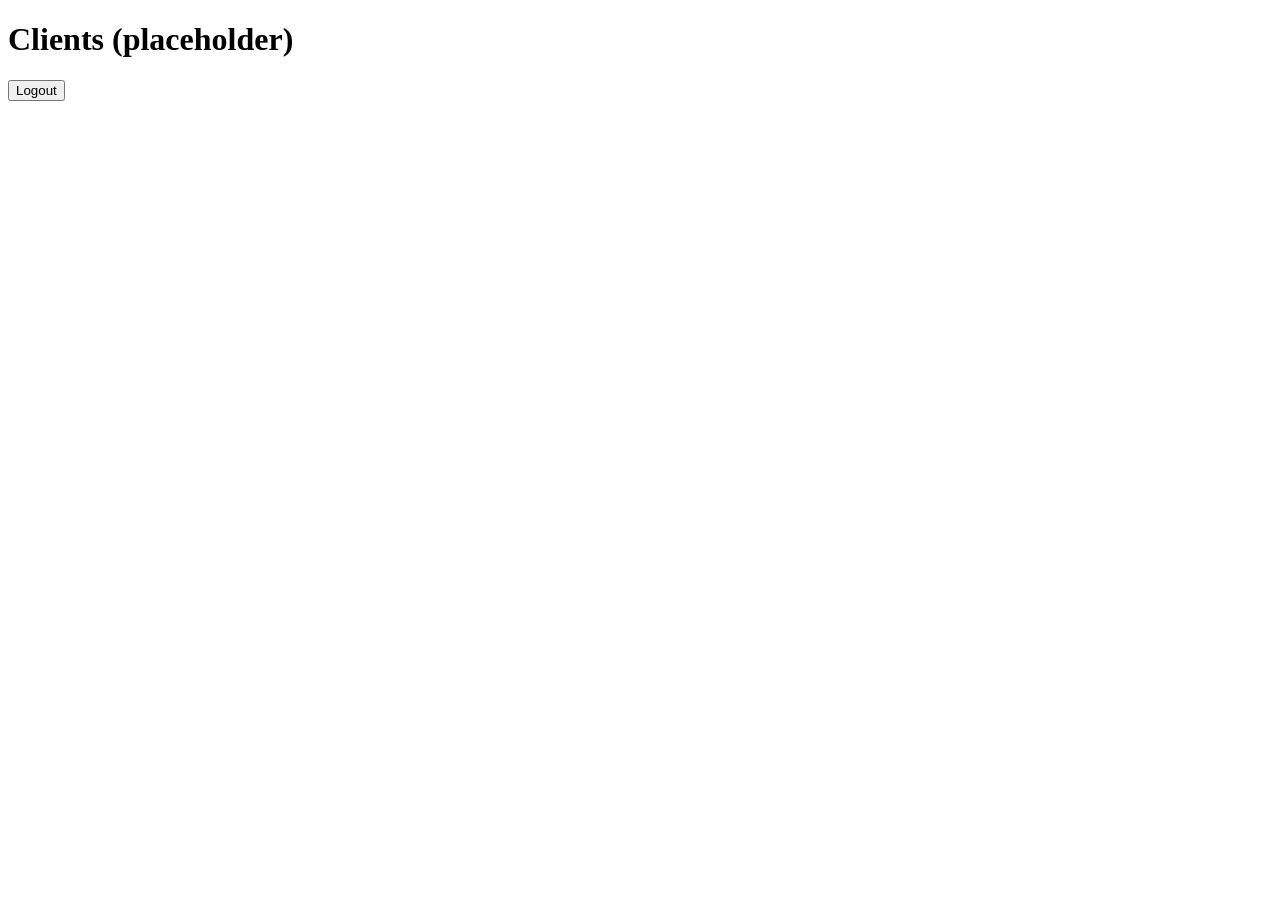
==== clients.html @ a1aa14df "feat: shared sidebar/topbar shell with theme switcher" ====
<!-- clients.html -->
<!DOCTYPE html>
<html><body>
<script src="js/guard.js"></script>
<h1>Clients (placeholder)</h1>
<button onclick="localStorage.removeItem('crm_session'); window.location.href='index.html';">Logout</button>
</body></html>
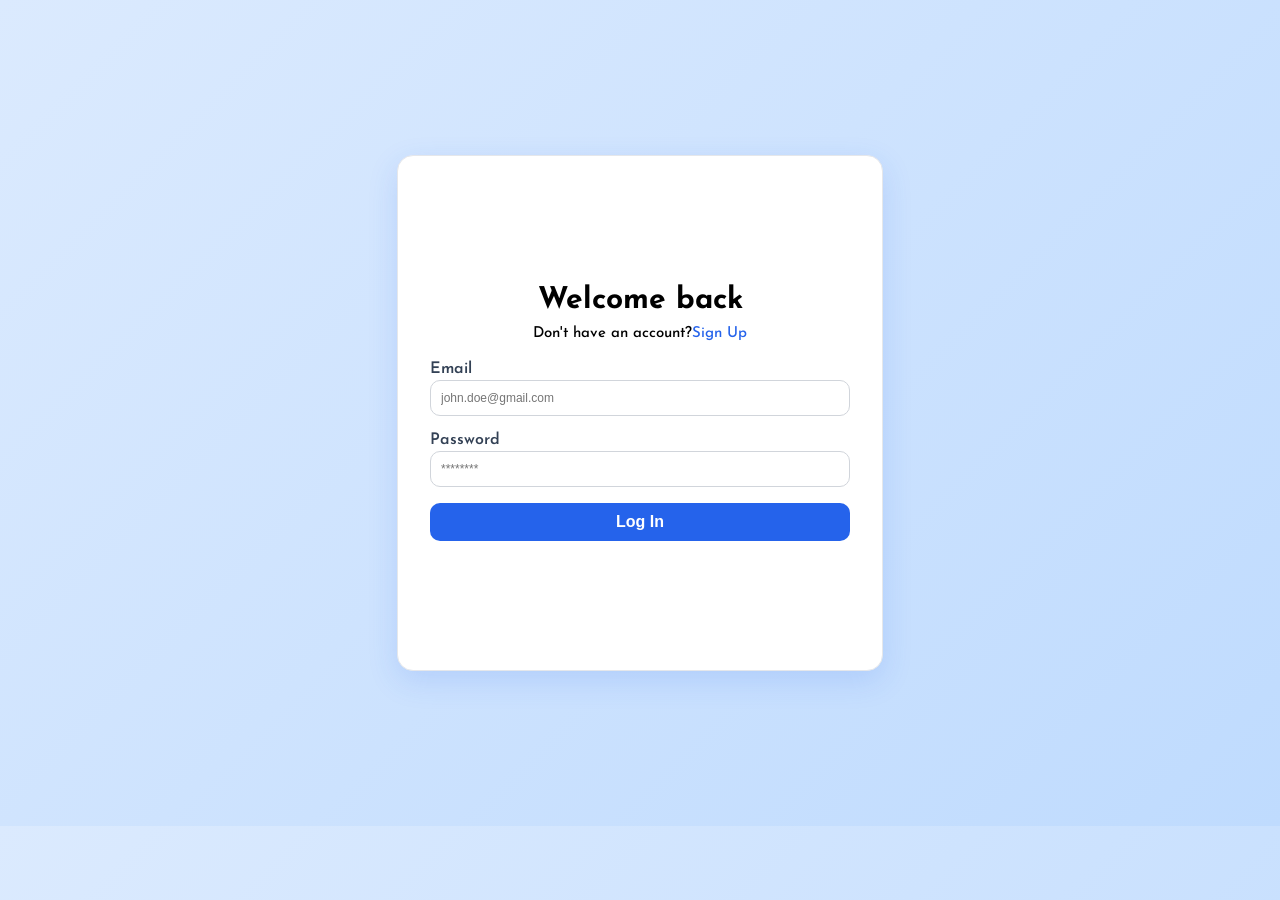
==== commit 300fe4fe: "feat: add client page and load clients from API or cache (data.js)" ====
--- a/clients.html
+++ b/clients.html
@@ -1,7 +1,92 @@
-<!-- clients.html -->
 <!DOCTYPE html>
-<html><body>
-<script src="js/guard.js"></script>
-<h1>Clients (placeholder)</h1>
-<button onclick="localStorage.removeItem('crm_session'); window.location.href='index.html';">Logout</button>
-</body></html>+<html lang="en">
+<head>
+    <meta charset="UTF-8">
+    <title>Clients</title>
+    <script src="js/theme.js"></script>
+    <link rel="stylesheet" href="css/style.css">
+    <link rel="preconnect" href="https://fonts.googleapis.com">
+    <link rel="preconnect" href="https://fonts.gstatic.com" crossorigin>
+    <link href="https://fonts.googleapis.com/css2?family=Josefin+Sans:ital,wght@0,100..700;1,100..700&display=swap" rel="stylesheet">
+</head>
+<body>
+    <script src="js/guard.js"></script>
+
+    <div id="page-content">
+        <div class="clients_header">
+            <h1>Clients</h1>
+            <button id="addClientBtn" class="btn_primary">+ Add Client</button>
+        </div>
+
+        <div class="clients_toolbar">
+            <input type="text" id="searchInput" class="toolbar_search_input" placeholder="Search by name or company...">
+            <div class="filter_chips" id="filterChips">
+                <button class="chip active" data-status="All">All</button>
+                <button class="chip" data-status="Lead">Lead</button>
+                <button class="chip" data-status="Contacted">Contacted</button>
+                <button class="chip" data-status="Won">Won</button>
+                <button class="chip" data-status="Lost">Lost</button>
+            </div>
+            <select id="sortSelect" class="sort_select">
+                <option value="newest">Newest first</option>
+                <option value="name">Name A-Z</option>
+                <option value="deal">Deal value: high to low</option>
+            </select>
+        </div>
+
+        <div id="clientsList" class="clients_list">
+            <!-- loading / error / cards injected here by clients.js -->
+        </div>
+    </div>
+
+    <!-- Add Client Modal — wired up on Day 5, markup built now -->
+    <div id="addClientModal" class="modal_overlay hidden">
+        <div class="modal_box">
+            <div class="modal_header">
+                <h3>Add New Client</h3>
+                <button id="closeAddClientModal" class="modal_close">&times;</button>
+            </div>
+            <form id="addClientForm" novalidate>
+                <div class="each_form_input">
+                    <label for="clientName">Name</label>
+                    <input type="text" id="clientName" placeholder="Jane Smith">
+                    <small class="error-text" id="clientNameError"></small>
+                </div>
+                <div class="each_form_input">
+                    <label for="clientEmail">Email</label>
+                    <input type="text" id="clientEmail" placeholder="jane@company.com">
+                    <small class="error-text" id="clientEmailError"></small>
+                </div>
+                <div class="each_form_input">
+                    <label for="clientPhone">Phone</label>
+                    <input type="text" id="clientPhone" placeholder="+1 555-123-4567">
+                    <small class="error-text" id="clientPhoneError"></small>
+                </div>
+                <div class="each_form_input">
+                    <label for="clientCompany">Company</label>
+                    <input type="text" id="clientCompany" placeholder="Acme Inc (optional)">
+                </div>
+                <div class="each_form_input">
+                    <label for="clientDealValue">Deal Value</label>
+                    <input type="text" id="clientDealValue" placeholder="5000">
+                    <small class="error-text" id="clientDealValueError"></small>
+                </div>
+                <div class="each_form_input">
+                    <label for="clientStatus">Status</label>
+                    <select id="clientStatus">
+                        <option value="Lead">Lead</option>
+                        <option value="Contacted">Contacted</option>
+                        <option value="Won">Won</option>
+                        <option value="Lost">Lost</option>
+                    </select>
+                </div>
+                <button type="submit" class="btn_primary full_width">Add Client</button>
+            </form>
+        </div>
+    </div>
+
+    <script src="js/nav.js"></script>
+    <script src="js/data.js"></script>
+    <script src="js/clients.js"></script>
+</body>
+</html>
--- a/css/style.css
+++ b/css/style.css
@@ -0,0 +1,273 @@
+.sign_up {
+  display: flex;
+  justify-content: center;
+  align-items: center;
+  min-height: 90vh;
+  background: linear-gradient(135deg, #dbeafe, #bfdbfe);
+}
+.sign_up .sign_up_section {
+  width: 100%;
+  max-width: 420px;
+  min-height: 50vh;
+  padding: 2rem;
+  display: flex;
+  flex-direction: column;
+  justify-content: center;
+  align-items: center;
+  text-align: center;
+  background-color: #ffffff;
+  border: 1px solid #e5e7eb;
+  border-radius: 16px;
+  gap: 20px;
+  box-shadow: 0 10px 30px rgba(37, 99, 235, 0.15);
+}
+.sign_up .sign_up_section .sign_up_info {
+  display: flex;
+  flex-direction: column;
+  gap: 10px;
+}
+.sign_up .sign_up_section .sign_up_info h3, .sign_up .sign_up_section .sign_up_info p {
+  margin: 0;
+}
+.sign_up .sign_up_section .sign_up_info .sign_up_title {
+  font-family: "Josefin Sans", sans-serif;
+  font-size: 30px;
+  font-weight: 800;
+}
+.sign_up .sign_up_section .sign_up_info p {
+  font-family: "Josefin Sans", sans-serif;
+  font-size: 15px;
+  font-weight: 500;
+}
+.sign_up .sign_up_section .sign_up_info p a {
+  text-decoration: none;
+  color: #2563eb;
+}
+.sign_up .sign_up_section .sign_up_form {
+  width: 100%;
+}
+.sign_up .sign_up_section .sign_up_form .each_form_input {
+  display: flex;
+  flex-direction: column;
+  margin-bottom: 1rem;
+}
+.sign_up .sign_up_section .sign_up_form .each_form_input label {
+  font-family: "Josefin Sans", sans-serif;
+  margin-bottom: 3px;
+  font-weight: 600;
+  color: #334155;
+  text-align: left;
+}
+.sign_up .sign_up_section .sign_up_form .each_form_input input {
+  padding: 10px;
+  border: 1px solid #d1d5db;
+  border-radius: 10px;
+  font-size: 12px;
+  outline: none;
+  transition: 0.3s;
+}
+.sign_up .sign_up_section .sign_up_form .each_form_input input:focus {
+  border-color: #2563eb;
+  box-shadow: 0 0 0 3px rgba(37, 99, 235, 0.15);
+}
+.sign_up .sign_up_section .sign_up_form .each_form_input input.input-error {
+  border: 2px solid #ef4444 !important;
+}
+.sign_up .sign_up_section .sign_up_form .each_form_input .error-text {
+  margin-top: 5px;
+  color: #ef4444;
+  font-size: 13px;
+  display: none;
+}
+.sign_up .sign_up_section .sign_up_form .each_form_input .error-text.visible {
+  display: block;
+}
+.sign_up .sign_up_section .sign_up_form button {
+  width: 100%;
+  padding: 10px;
+  border: none;
+  border-radius: 10px;
+  background: #2563eb;
+  color: white;
+  font-size: 16px;
+  font-weight: 600;
+  cursor: pointer;
+  transition: 0.3s;
+}
+.sign_up .sign_up_section .sign_up_form button:hover {
+  background: #1d4ed8;
+}
+
+#toast-container {
+  position: fixed;
+  top: 20px;
+  right: 20px;
+  z-index: 1000;
+}
+#toast-container .toast {
+  padding: 12px 20px;
+  border-radius: 8px;
+  color: white;
+  font-family: "Josefin Sans", sans-serif;
+  font-weight: 600;
+  margin-bottom: 10px;
+  box-shadow: 0 4px 12px rgba(0, 0, 0, 0.15);
+}
+#toast-container .toast.success {
+  background: #22c55e;
+}
+#toast-container .toast.error {
+  background: #ef4444;
+}
+
+:root,
+[data-theme=light] {
+  --bg-main: #f8fafc;
+  --bg-card: #ffffff;
+  --bg-sidebar: #ffffff;
+  --text-main: #1e293b;
+  --text-muted: #64748b;
+  --border-color: #e5e7eb;
+}
+
+[data-theme=dark] {
+  --bg-main: #0f172a;
+  --bg-card: #1e293b;
+  --bg-sidebar: #1e293b;
+  --text-main: #f1f5f9;
+  --text-muted: #94a3b8;
+  --border-color: #334155;
+}
+
+.app_shell {
+  display: grid;
+  grid-template-columns: 240px 1fr;
+  min-height: 100vh;
+  background: var(--bg-main);
+}
+
+.app_sidebar {
+  background: var(--bg-sidebar);
+  border-right: 1px solid var(--border-color);
+  display: flex;
+  flex-direction: column;
+  padding: 1.5rem 1rem;
+}
+.app_sidebar .sidebar_logo {
+  margin-bottom: 2rem;
+}
+.app_sidebar .sidebar_logo h2 {
+  font-family: "Josefin Sans", sans-serif;
+  font-size: 20px;
+  color: #2563eb;
+  margin: 0;
+}
+.app_sidebar .sidebar_logo p {
+  font-size: 12px;
+  color: var(--text-muted);
+  margin: 2px 0 0;
+}
+.app_sidebar .sidebar_nav {
+  display: flex;
+  flex-direction: column;
+  gap: 4px;
+  flex: 1;
+}
+.app_sidebar .sidebar_nav .nav_link {
+  display: flex;
+  align-items: center;
+  gap: 10px;
+  padding: 10px 12px;
+  border-radius: 8px;
+  text-decoration: none;
+  color: var(--text-muted);
+  font-family: "Josefin Sans", sans-serif;
+  font-weight: 500;
+  transition: 0.2s;
+}
+.app_sidebar .sidebar_nav .nav_link:hover {
+  background: rgba(37, 99, 235, 0.08);
+}
+.app_sidebar .sidebar_nav .nav_link.active {
+  background: rgba(37, 99, 235, 0.1);
+  color: #2563eb;
+  font-weight: 700;
+}
+.app_sidebar .sidebar_nav .nav_link .nav_icon {
+  font-size: 16px;
+}
+.app_sidebar .sidebar_logout {
+  display: flex;
+  align-items: center;
+  gap: 10px;
+  background: none;
+  border: none;
+  color: var(--text-muted);
+  font-family: "Josefin Sans", sans-serif;
+  font-size: 14px;
+  padding: 10px 12px;
+  cursor: pointer;
+  border-radius: 8px;
+}
+.app_sidebar .sidebar_logout:hover {
+  background: rgba(239, 68, 68, 0.08);
+  color: #ef4444;
+}
+
+.app_main {
+  display: flex;
+  flex-direction: column;
+}
+
+.app_topbar {
+  display: flex;
+  justify-content: space-between;
+  align-items: center;
+  padding: 1rem 2rem;
+  background: var(--bg-card);
+  border-bottom: 1px solid var(--border-color);
+}
+.app_topbar .topbar_search {
+  width: 320px;
+  padding: 8px 14px;
+  border: 1px solid var(--border-color);
+  border-radius: 10px;
+  font-size: 13px;
+  outline: none;
+  background: var(--bg-main);
+  color: var(--text-main);
+}
+.app_topbar .topbar_actions {
+  display: flex;
+  align-items: center;
+  gap: 16px;
+}
+.app_topbar .theme_toggle {
+  background: none;
+  border: none;
+  font-size: 18px;
+  cursor: pointer;
+}
+.app_topbar .topbar_bell {
+  font-size: 18px;
+  cursor: pointer;
+}
+.app_topbar .topbar_avatar {
+  width: 32px;
+  height: 32px;
+  border-radius: 50%;
+  background: #2563eb;
+  color: white;
+  display: flex;
+  align-items: center;
+  justify-content: center;
+  font-weight: 600;
+  font-size: 14px;
+}
+
+#page-content {
+  padding: 2rem;
+  color: var(--text-main);
+}
+
+/*# sourceMappingURL=style.css.map */
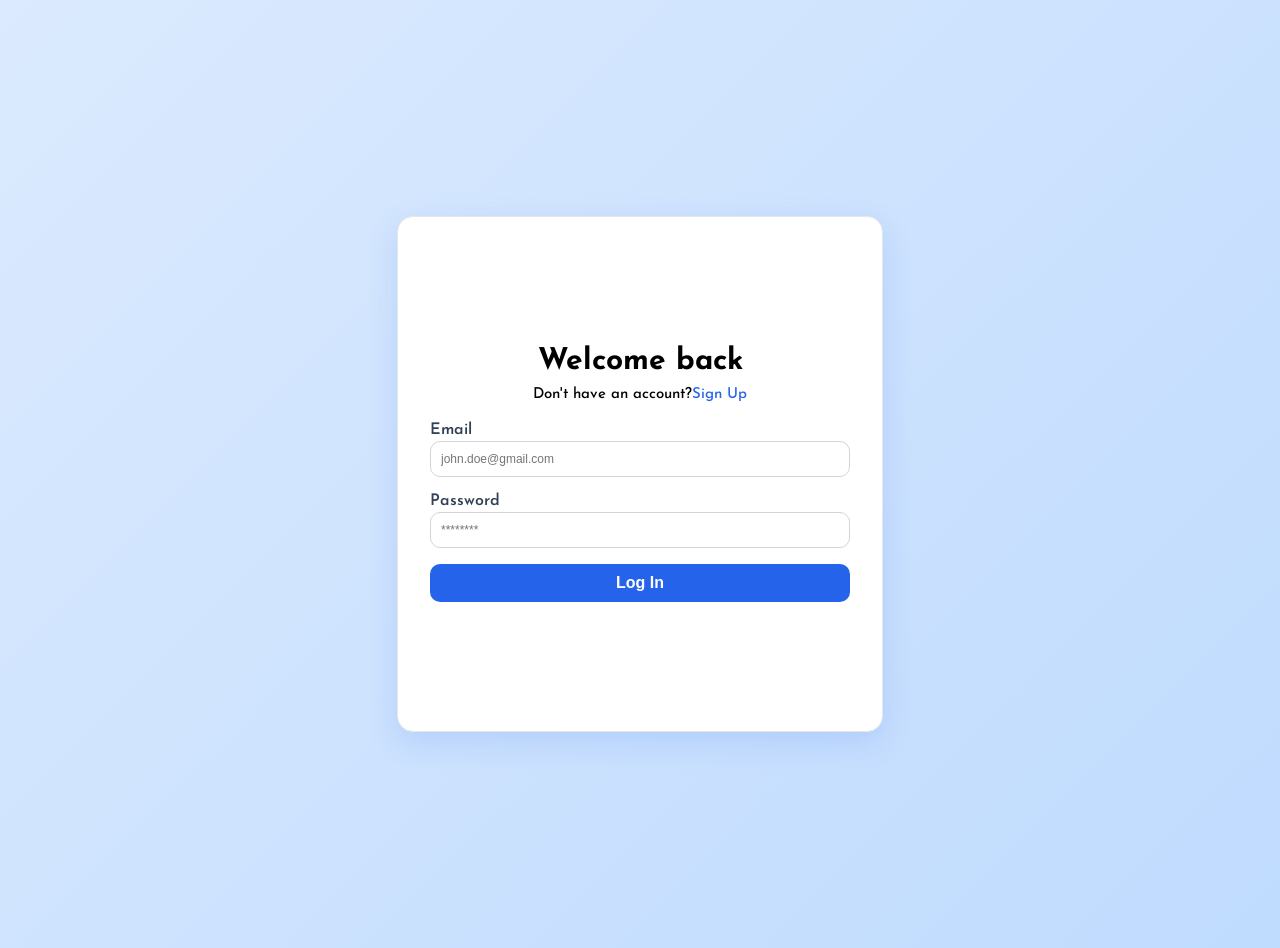
==== commit 72c2385b: "fix: client  add logic" ====
--- a/clients.html
+++ b/clients.html
@@ -11,14 +11,14 @@
 </head>
 <body>
     <script src="js/guard.js"></script>
-
-    <div id="page-content">
+<!-- clients page structure -->
+    <header id="page-content">
         <div class="clients_header">
             <h1>Clients</h1>
             <button id="addClientBtn" class="btn_primary">+ Add Client</button>
         </div>
 
-        <div class="clients_toolbar">
+        <section class="clients_toolbar">
             <input type="text" id="searchInput" class="toolbar_search_input" placeholder="Search by name or company...">
             <div class="filter_chips" id="filterChips">
                 <button class="chip active" data-status="All">All</button>
@@ -32,16 +32,16 @@
                 <option value="name">Name A-Z</option>
                 <option value="deal">Deal value: high to low</option>
             </select>
-        </div>
+        </section>
 
         <div id="clientsList" class="clients_list">
             <!-- loading / error / cards injected here by clients.js -->
         </div>
-    </div>
+    </header>
 
-    <!-- Add Client Modal — wired up on Day 5, markup built now -->
-    <div id="addClientModal" class="modal_overlay hidden">
-        <div class="modal_box">
+    <!-- Add Client Modal -->
+    <main id="addClientModal" class="modal_overlay hidden">
+        <section class="modal_box">
             <div class="modal_header">
                 <h3>Add New Client</h3>
                 <button id="closeAddClientModal" class="modal_close">&times;</button>
@@ -82,6 +82,43 @@
                 </div>
                 <button type="submit" class="btn_primary full_width">Add Client</button>
             </form>
+        </section>
+    </main>
+    <!-- Client Details Modal-->
+    <div id="clientDetailsModal" class="modal_overlay hidden">
+        <div class="modal_box">
+            <div class="modal_header">
+                <h3>Client Details</h3>
+                <button id="closeDetailsModal" class="modal_close">&times;</button>
+            </div>
+
+            <div class="details_top">
+                <img id="detailAvatar" src="" alt="" class="details_avatar">
+                <div>
+                    <h4 id="detailName"></h4>
+                    <p id="detailCompany" class="detail_muted"></p>
+                </div>
+            </div>
+
+            <div class="details_grid">
+                <p><strong>Email:</strong> <span id="detailEmail"></span></p>
+                <p><strong>Phone:</strong> <span id="detailPhone"></span></p>
+                <p><strong>Status:</strong> <span id="detailStatus"></span></p>
+                <p><strong>Deal Value:</strong> <span id="detailDealValue"></span></p>
+                <p><strong>Client since:</strong> <span id="detailSince"></span></p>
+            </div>
+
+            <button id="remindMeBtn" class="btn_primary full_width">Remind me in 1 min</button>
+
+            <div class="notes_section">
+                <h4>Notes</h4>
+                <div id="notesList" class="notes_list"></div>
+
+                <div class="add_note_row">
+                    <input type="text" id="newNoteInput" placeholder="Add a note...">
+                    <button id="addNoteBtn" class="btn_primary">Add</button>
+                </div>
+            </div>
         </div>
     </div>
 
--- a/css/style.css
+++ b/css/style.css
@@ -1,9 +1,28 @@
+:root, [data-theme=light] {
+  --bg-main: #f8fafc;
+  --bg-card: #ffffff;
+  --bg-sidebar: #ffffff;
+  --text-main: #1e293b;
+  --text-muted: #64748b;
+  --border-color: #e5e7eb;
+}
+
+[data-theme=dark] {
+  --bg-main: #0f172a;
+  --bg-card: #1e293b;
+  --bg-sidebar: #1e293b;
+  --text-main: #f1f5f9;
+  --text-muted: #94a3b8;
+  --border-color: #334155;
+}
+
 .sign_up {
   display: flex;
   justify-content: center;
   align-items: center;
-  min-height: 90vh;
+  min-height: 100vh;
   background: linear-gradient(135deg, #dbeafe, #bfdbfe);
+  padding: 1rem;
 }
 .sign_up .sign_up_section {
   width: 100%;
@@ -21,6 +40,11 @@
   gap: 20px;
   box-shadow: 0 10px 30px rgba(37, 99, 235, 0.15);
 }
+@media (max-width: 640px) {
+  .sign_up .sign_up_section {
+    padding: 1.5rem;
+  }
+}
 .sign_up .sign_up_section .sign_up_info {
   display: flex;
   flex-direction: column;
@@ -33,6 +57,11 @@
   font-family: "Josefin Sans", sans-serif;
   font-size: 30px;
   font-weight: 800;
+}
+@media (max-width: 640px) {
+  .sign_up .sign_up_section .sign_up_info .sign_up_title {
+    font-size: 24px;
+  }
 }
 .sign_up .sign_up_section .sign_up_info p {
   font-family: "Josefin Sans", sans-serif;
@@ -62,9 +91,14 @@
   padding: 10px;
   border: 1px solid #d1d5db;
   border-radius: 10px;
-  font-size: 12px;
+  font-size: 16px;
   outline: none;
   transition: 0.3s;
+}
+@media (min-width: 641px) {
+  .sign_up .sign_up_section .sign_up_form .each_form_input input {
+    font-size: 12px;
+  }
 }
 .sign_up .sign_up_section .sign_up_form .each_form_input input:focus {
   border-color: #2563eb;
@@ -102,7 +136,14 @@
   position: fixed;
   top: 20px;
   right: 20px;
+  left: 20px;
   z-index: 1000;
+}
+@media (min-width: 641px) {
+  #toast-container {
+    left: auto;
+    max-width: 320px;
+  }
 }
 #toast-container .toast {
   padding: 12px 20px;
@@ -120,23 +161,10 @@
   background: #ef4444;
 }
 
-:root,
-[data-theme=light] {
-  --bg-main: #f8fafc;
-  --bg-card: #ffffff;
-  --bg-sidebar: #ffffff;
-  --text-main: #1e293b;
-  --text-muted: #64748b;
-  --border-color: #e5e7eb;
-}
-
-[data-theme=dark] {
-  --bg-main: #0f172a;
-  --bg-card: #1e293b;
-  --bg-sidebar: #1e293b;
-  --text-main: #f1f5f9;
-  --text-muted: #94a3b8;
-  --border-color: #334155;
+.detail_muted {
+  color: var(--text-muted);
+  font-size: 13px;
+  margin: 2px 0;
 }
 
 .app_shell {
@@ -145,6 +173,17 @@
   min-height: 100vh;
   background: var(--bg-main);
 }
+@media (max-width: 1024px) {
+  .app_shell {
+    grid-template-columns: 80px 1fr;
+  }
+}
+@media (max-width: 640px) {
+  .app_shell {
+    grid-template-columns: 1fr;
+    grid-template-rows: auto 1fr;
+  }
+}
 
 .app_sidebar {
   background: var(--bg-sidebar);
@@ -153,8 +192,29 @@
   flex-direction: column;
   padding: 1.5rem 1rem;
 }
+@media (max-width: 1024px) {
+  .app_sidebar {
+    padding: 1.5rem 0.5rem;
+    align-items: center;
+  }
+}
+@media (max-width: 640px) {
+  .app_sidebar {
+    flex-direction: row;
+    justify-content: space-around;
+    align-items: center;
+    padding: 0.75rem;
+    border-right: none;
+    border-bottom: 1px solid var(--border-color);
+  }
+}
 .app_sidebar .sidebar_logo {
   margin-bottom: 2rem;
+}
+@media (max-width: 1024px) {
+  .app_sidebar .sidebar_logo {
+    display: none;
+  }
 }
 .app_sidebar .sidebar_logo h2 {
   font-family: "Josefin Sans", sans-serif;
@@ -173,6 +233,13 @@
   gap: 4px;
   flex: 1;
 }
+@media (max-width: 640px) {
+  .app_sidebar .sidebar_nav {
+    flex-direction: row;
+    flex: none;
+    gap: 4px;
+  }
+}
 .app_sidebar .sidebar_nav .nav_link {
   display: flex;
   align-items: center;
@@ -184,6 +251,17 @@
   font-family: "Josefin Sans", sans-serif;
   font-weight: 500;
   transition: 0.2s;
+  white-space: nowrap;
+}
+@media (max-width: 1024px) {
+  .app_sidebar .sidebar_nav .nav_link {
+    justify-content: center;
+    padding: 12px;
+    font-size: 0;
+  }
+  .app_sidebar .sidebar_nav .nav_link .nav_icon {
+    font-size: 20px;
+  }
 }
 .app_sidebar .sidebar_nav .nav_link:hover {
   background: rgba(37, 99, 235, 0.08);
@@ -209,6 +287,15 @@
   cursor: pointer;
   border-radius: 8px;
 }
+@media (max-width: 1024px) {
+  .app_sidebar .sidebar_logout {
+    justify-content: center;
+    font-size: 0;
+  }
+  .app_sidebar .sidebar_logout .nav_icon {
+    font-size: 18px;
+  }
+}
 .app_sidebar .sidebar_logout:hover {
   background: rgba(239, 68, 68, 0.08);
   color: #ef4444;
@@ -226,6 +313,14 @@
   padding: 1rem 2rem;
   background: var(--bg-card);
   border-bottom: 1px solid var(--border-color);
+  gap: 12px;
+}
+@media (max-width: 640px) {
+  .app_topbar {
+    flex-direction: column;
+    align-items: stretch;
+    padding: 1rem;
+  }
 }
 .app_topbar .topbar_search {
   width: 320px;
@@ -237,10 +332,25 @@
   background: var(--bg-main);
   color: var(--text-main);
 }
+@media (max-width: 1024px) {
+  .app_topbar .topbar_search {
+    width: 180px;
+  }
+}
+@media (max-width: 640px) {
+  .app_topbar .topbar_search {
+    width: 100%;
+  }
+}
 .app_topbar .topbar_actions {
   display: flex;
   align-items: center;
   gap: 16px;
+}
+@media (max-width: 640px) {
+  .app_topbar .topbar_actions {
+    justify-content: flex-end;
+  }
 }
 .app_topbar .theme_toggle {
   background: none;
@@ -263,11 +373,651 @@
   justify-content: center;
   font-weight: 600;
   font-size: 14px;
+  flex-shrink: 0;
 }
 
 #page-content {
   padding: 2rem;
   color: var(--text-main);
 }
+@media (max-width: 1024px) {
+  #page-content {
+    padding: 1.5rem;
+  }
+}
+@media (max-width: 640px) {
+  #page-content {
+    padding: 1rem;
+  }
+}
+
+.btn_primary {
+  background: #2563eb;
+  color: white;
+  border: none;
+  padding: 10px 18px;
+  border-radius: 10px;
+  font-weight: 600;
+  cursor: pointer;
+  font-family: "Josefin Sans", sans-serif;
+  transition: 0.2s;
+}
+.btn_primary:hover {
+  background: #1d4ed8;
+}
+
+.btn_danger {
+  background: none;
+  border: 1px solid #ef4444;
+  color: #ef4444;
+  padding: 10px 18px;
+  border-radius: 10px;
+  font-weight: 600;
+  cursor: pointer;
+}
+.btn_danger:hover {
+  background: #ef4444;
+  color: white;
+}
+
+.full_width {
+  width: 100%;
+}
+
+.clients_header {
+  display: flex;
+  justify-content: space-between;
+  align-items: center;
+  margin-bottom: 1.5rem;
+  gap: 12px;
+  flex-wrap: wrap;
+}
+.clients_header h1 {
+  font-family: "Josefin Sans", sans-serif;
+  color: var(--text-main);
+}
+@media (max-width: 640px) {
+  .clients_header h1 {
+    font-size: 22px;
+  }
+  .clients_header .btn_primary {
+    padding: 8px 14px;
+    font-size: 14px;
+  }
+}
+
+.clients_toolbar {
+  display: flex;
+  gap: 16px;
+  align-items: center;
+  margin-bottom: 1.5rem;
+  flex-wrap: wrap;
+}
+@media (max-width: 640px) {
+  .clients_toolbar {
+    flex-direction: column;
+    align-items: stretch;
+    gap: 10px;
+  }
+}
+.clients_toolbar .toolbar_search_input {
+  flex: 1;
+  min-width: 220px;
+  padding: 10px 14px;
+  border: 1px solid var(--border-color);
+  border-radius: 10px;
+  background: var(--bg-card);
+  color: var(--text-main);
+  outline: none;
+  font-size: 16px;
+}
+@media (min-width: 641px) {
+  .clients_toolbar .toolbar_search_input {
+    font-size: 13px;
+  }
+}
+@media (max-width: 640px) {
+  .clients_toolbar .toolbar_search_input {
+    min-width: 0;
+    width: 100%;
+  }
+}
+.clients_toolbar .filter_chips {
+  display: flex;
+  gap: 8px;
+}
+@media (max-width: 640px) {
+  .clients_toolbar .filter_chips {
+    overflow-x: auto;
+    flex-wrap: nowrap;
+    padding-bottom: 4px;
+  }
+}
+.clients_toolbar .filter_chips .chip {
+  padding: 8px 14px;
+  border-radius: 20px;
+  border: 1px solid var(--border-color);
+  background: var(--bg-card);
+  color: var(--text-muted);
+  cursor: pointer;
+  font-size: 13px;
+  font-weight: 600;
+  white-space: nowrap;
+  flex-shrink: 0;
+}
+.clients_toolbar .filter_chips .chip.active {
+  background: #2563eb;
+  color: white;
+  border-color: #2563eb;
+}
+.clients_toolbar .sort_select {
+  padding: 10px 14px;
+  border-radius: 10px;
+  border: 1px solid var(--border-color);
+  background: var(--bg-card);
+  color: var(--text-main);
+}
+@media (max-width: 640px) {
+  .clients_toolbar .sort_select {
+    width: 100%;
+  }
+}
+
+.clients_list {
+  display: grid;
+  grid-template-columns: repeat(auto-fill, minmax(280px, 1fr));
+  gap: 16px;
+}
+@media (max-width: 640px) {
+  .clients_list {
+    grid-template-columns: 1fr;
+  }
+}
+
+.client_card {
+  background: var(--bg-card);
+  border: 1px solid var(--border-color);
+  border-radius: 12px;
+  padding: 1rem;
+  position: relative;
+  cursor: pointer;
+}
+.client_card .client_avatar {
+  width: 48px;
+  height: 48px;
+  border-radius: 50%;
+  margin-bottom: 8px;
+}
+.client_card .client_info h4 {
+  margin: 0;
+  color: var(--text-main);
+}
+.client_card .client_info .client_company, .client_card .client_info .client_email {
+  margin: 2px 0;
+  font-size: 12px;
+  color: var(--text-muted);
+  word-break: break-word;
+}
+.client_card .status_badge {
+  display: inline-block;
+  padding: 4px 10px;
+  border-radius: 20px;
+  font-size: 11px;
+  font-weight: 700;
+  margin-top: 8px;
+  border: none;
+}
+.client_card .badge_lead {
+  background: #e0e7ff;
+  color: #4338ca;
+}
+.client_card .badge_contacted {
+  background: #dbeafe;
+  color: #1d4ed8;
+}
+.client_card .badge_won {
+  background: #dcfce7;
+  color: #15803d;
+}
+.client_card .badge_lost {
+  background: #fee2e2;
+  color: #b91c1c;
+}
+.client_card .client_deal {
+  display: block;
+  font-weight: 700;
+  color: var(--text-main);
+  margin-top: 6px;
+}
+.client_card .delete_btn {
+  margin-top: 10px;
+  background: none;
+  border: 1px solid #ef4444;
+  color: #ef4444;
+  padding: 6px 12px;
+  border-radius: 8px;
+  cursor: pointer;
+  font-size: 12px;
+}
+.client_card .delete_btn:hover {
+  background: #ef4444;
+  color: white;
+}
+
+.loading_text, .empty_text {
+  color: var(--text-muted);
+  text-align: center;
+  padding: 2rem;
+  grid-column: 1/-1;
+}
+
+.error_state {
+  text-align: center;
+  padding: 2rem;
+  color: var(--text-muted);
+  grid-column: 1/-1;
+}
+.error_state p {
+  margin-bottom: 1rem;
+}
+
+.modal_overlay {
+  position: fixed;
+  top: 0;
+  left: 0;
+  right: 0;
+  bottom: 0;
+  background: rgba(0, 0, 0, 0.5);
+  display: flex;
+  justify-content: center;
+  align-items: center;
+  z-index: 2000;
+  padding: 1rem;
+}
+.modal_overlay.hidden {
+  display: none;
+}
+
+.modal_box {
+  background: var(--bg-card);
+  border-radius: 16px;
+  padding: 1.5rem;
+  width: 100%;
+  max-width: 420px;
+  max-height: 90vh;
+  overflow-y: auto;
+}
+@media (max-width: 640px) {
+  .modal_box {
+    padding: 1.25rem;
+    max-height: 85vh;
+  }
+}
+.modal_box .modal_header {
+  display: flex;
+  justify-content: space-between;
+  align-items: center;
+  margin-bottom: 1rem;
+}
+.modal_box .modal_header h3 {
+  margin: 0;
+  color: var(--text-main);
+}
+.modal_box .modal_header .modal_close {
+  background: none;
+  border: none;
+  font-size: 22px;
+  cursor: pointer;
+  color: var(--text-muted);
+}
+.modal_box .each_form_input input, .modal_box .each_form_input select {
+  width: 100%;
+  box-sizing: border-box;
+  background: var(--bg-main);
+  color: var(--text-main);
+  border: 1px solid var(--border-color);
+  font-size: 16px;
+}
+@media (min-width: 641px) {
+  .modal_box .each_form_input input, .modal_box .each_form_input select {
+    font-size: 13px;
+  }
+}
+
+.details_top {
+  display: flex;
+  align-items: center;
+  gap: 12px;
+  margin-bottom: 1rem;
+}
+.details_top .details_avatar {
+  width: 56px;
+  height: 56px;
+  border-radius: 50%;
+  flex-shrink: 0;
+}
+.details_top h4 {
+  margin: 0;
+  color: var(--text-main);
+}
+
+.details_grid {
+  margin-bottom: 1rem;
+}
+.details_grid p {
+  margin: 6px 0;
+  color: var(--text-main);
+  font-size: 14px;
+  word-break: break-word;
+}
+
+.notes_section {
+  margin-top: 1rem;
+}
+.notes_section h4 {
+  color: var(--text-main);
+  margin-bottom: 8px;
+}
+
+.notes_list {
+  max-height: 150px;
+  overflow-y: auto;
+  margin-bottom: 10px;
+}
+
+.note_item {
+  background: var(--bg-main);
+  border-radius: 8px;
+  padding: 8px 12px;
+  margin-bottom: 6px;
+}
+.note_item .note_text {
+  margin: 0;
+  color: var(--text-main);
+  font-size: 13px;
+  word-break: break-word;
+}
+.note_item .note_date {
+  margin: 2px 0 0;
+  color: var(--text-muted);
+  font-size: 11px;
+}
+
+.add_note_row {
+  display: flex;
+  gap: 8px;
+}
+@media (max-width: 640px) {
+  .add_note_row {
+    flex-direction: column;
+  }
+}
+.add_note_row input {
+  flex: 1;
+  padding: 8px 12px;
+  border: 1px solid var(--border-color);
+  border-radius: 8px;
+  background: var(--bg-main);
+  color: var(--text-main);
+  font-size: 16px;
+}
+@media (min-width: 641px) {
+  .add_note_row input {
+    font-size: 13px;
+  }
+}
+
+.dashboard_greeting {
+  margin-bottom: 1.5rem;
+}
+.dashboard_greeting h1 {
+  font-family: "Josefin Sans", sans-serif;
+  color: var(--text-main);
+  margin: 0 0 4px;
+}
+@media (max-width: 640px) {
+  .dashboard_greeting h1 {
+    font-size: 20px;
+  }
+}
+.dashboard_greeting p {
+  color: var(--text-muted);
+  font-size: 13px;
+  margin: 0;
+}
+
+.stats_grid {
+  display: grid;
+  grid-template-columns: repeat(4, 1fr);
+  gap: 16px;
+  margin-bottom: 1.5rem;
+}
+@media (max-width: 1024px) {
+  .stats_grid {
+    grid-template-columns: repeat(2, 1fr);
+  }
+}
+@media (max-width: 640px) {
+  .stats_grid {
+    grid-template-columns: 1fr;
+    gap: 10px;
+  }
+}
+
+.stat_card {
+  background: var(--bg-card);
+  border: 1px solid var(--border-color);
+  border-radius: 12px;
+  padding: 1.2rem;
+}
+.stat_card .stat_label {
+  color: var(--text-muted);
+  font-size: 13px;
+  margin: 0 0 6px;
+}
+.stat_card .stat_value {
+  font-size: 26px;
+  font-weight: 800;
+  color: var(--text-main);
+  margin: 0;
+}
+@media (max-width: 640px) {
+  .stat_card .stat_value {
+    font-size: 22px;
+  }
+}
+
+.dashboard_lower {
+  display: grid;
+  grid-template-columns: 1fr 1.5fr;
+  gap: 16px;
+}
+@media (max-width: 1024px) {
+  .dashboard_lower {
+    grid-template-columns: 1fr;
+  }
+}
+
+.pipeline_card, .recent_clients_card {
+  background: var(--bg-card);
+  border: 1px solid var(--border-color);
+  border-radius: 12px;
+  padding: 1.2rem;
+}
+@media (max-width: 640px) {
+  .pipeline_card, .recent_clients_card {
+    padding: 1rem;
+  }
+}
+.pipeline_card h3, .recent_clients_card h3 {
+  color: var(--text-main);
+  margin: 0 0 1rem;
+  font-family: "Josefin Sans", sans-serif;
+}
+
+.pipeline_row {
+  margin-bottom: 1rem;
+}
+.pipeline_row .pipeline_row_label {
+  display: flex;
+  justify-content: space-between;
+  font-size: 13px;
+  color: var(--text-muted);
+  margin-bottom: 4px;
+}
+.pipeline_row .pipeline_bar_track {
+  background: var(--border-color);
+  border-radius: 20px;
+  height: 8px;
+  overflow: hidden;
+}
+.pipeline_row .pipeline_bar_fill {
+  height: 100%;
+  border-radius: 20px;
+}
+.pipeline_row .pipeline_bar_fill.badge_lead {
+  background: #4338ca;
+}
+.pipeline_row .pipeline_bar_fill.badge_contacted {
+  background: #1d4ed8;
+}
+.pipeline_row .pipeline_bar_fill.badge_won {
+  background: #15803d;
+}
+.pipeline_row .pipeline_bar_fill.badge_lost {
+  background: #b91c1c;
+}
+
+.recent_client_row {
+  display: flex;
+  align-items: center;
+  gap: 12px;
+  padding: 10px 0;
+  border-bottom: 1px solid var(--border-color);
+  flex-wrap: wrap;
+}
+.recent_client_row .recent_avatar {
+  width: 36px;
+  height: 36px;
+  border-radius: 50%;
+  flex-shrink: 0;
+}
+.recent_client_row .recent_info {
+  flex: 1;
+  min-width: 120px;
+}
+.recent_client_row .recent_info .recent_name {
+  margin: 0;
+  font-weight: 600;
+  color: var(--text-main);
+  font-size: 14px;
+}
+.recent_client_row .recent_info .recent_company {
+  margin: 0;
+  font-size: 12px;
+  color: var(--text-muted);
+}
+.recent_client_row .recent_date {
+  font-size: 12px;
+  color: var(--text-muted);
+}
+@media (max-width: 640px) {
+  .recent_client_row .recent_date {
+    width: 100%;
+    text-align: right;
+  }
+}
+
+.view_all_link {
+  display: block;
+  text-align: center;
+  margin-top: 1rem;
+  color: #2563eb;
+  text-decoration: none;
+  font-weight: 600;
+  font-size: 14px;
+}
+
+.profile_top {
+  display: flex;
+  align-items: center;
+  gap: 16px;
+  margin-bottom: 1.5rem;
+}
+.profile_top h1 {
+  color: var(--text-main);
+  margin: 0 0 4px;
+}
+@media (max-width: 640px) {
+  .profile_top h1 {
+    font-size: 20px;
+  }
+}
+
+.profile_avatar {
+  width: 64px;
+  height: 64px;
+  border-radius: 50%;
+  background: #2563eb;
+  color: white;
+  display: flex;
+  align-items: center;
+  justify-content: center;
+  font-size: 22px;
+  font-weight: 700;
+  flex-shrink: 0;
+}
+@media (max-width: 640px) {
+  .profile_avatar {
+    width: 48px;
+    height: 48px;
+    font-size: 16px;
+  }
+}
+
+.profile_grid {
+  display: grid;
+  grid-template-columns: 1fr 1fr;
+  gap: 16px;
+  margin-bottom: 1rem;
+}
+@media (max-width: 1024px) {
+  .profile_grid {
+    grid-template-columns: 1fr;
+  }
+}
+
+.profile_card {
+  background: var(--bg-card);
+  border: 1px solid var(--border-color);
+  border-radius: 12px;
+  padding: 1.5rem;
+}
+@media (max-width: 640px) {
+  .profile_card {
+    padding: 1.25rem;
+  }
+}
+.profile_card h3 {
+  margin: 0 0 1rem;
+  color: var(--text-main);
+}
+.profile_card .each_form_input input {
+  width: 100%;
+  box-sizing: border-box;
+  background: var(--bg-main);
+  color: var(--text-main);
+  border: 1px solid var(--border-color);
+  font-size: 16px;
+}
+@media (min-width: 641px) {
+  .profile_card .each_form_input input {
+    font-size: 13px;
+  }
+}
+
+.danger_zone p {
+  margin: 0 0 1rem;
+}
 
 /*# sourceMappingURL=style.css.map */
